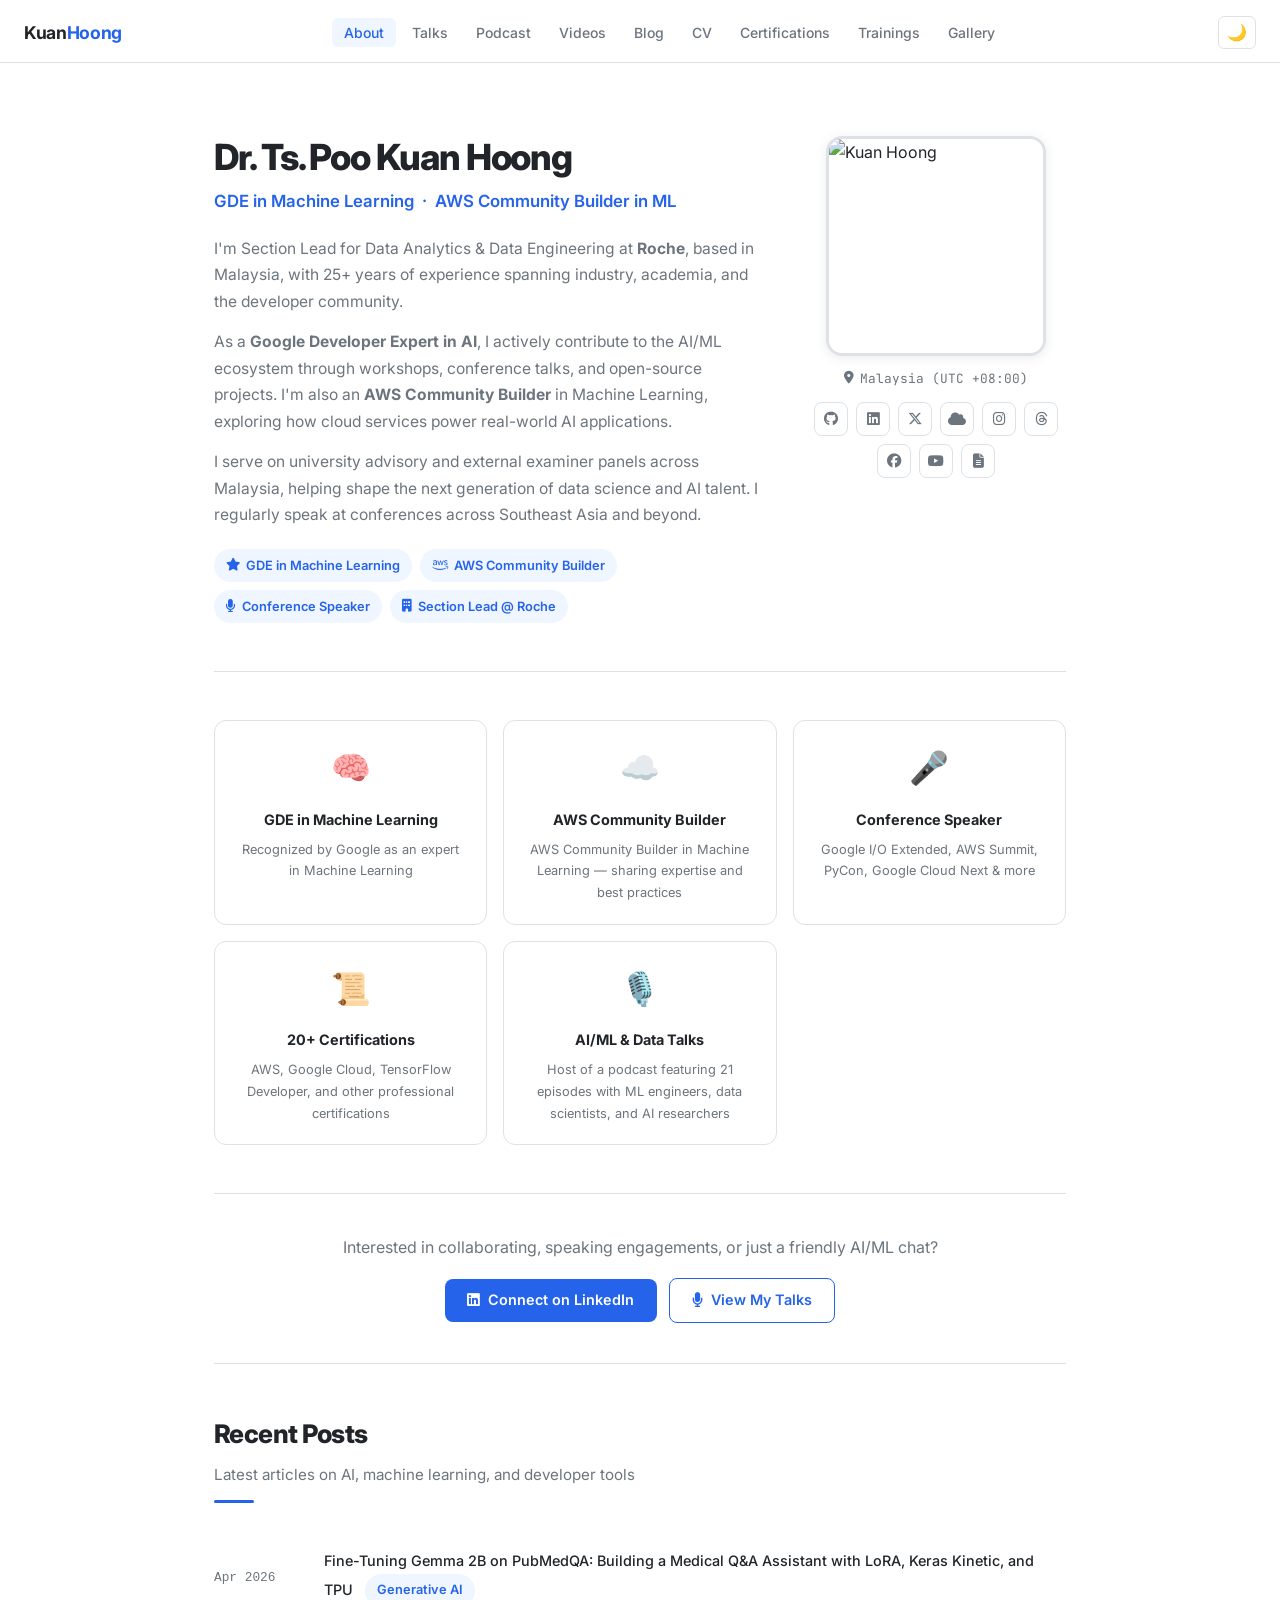
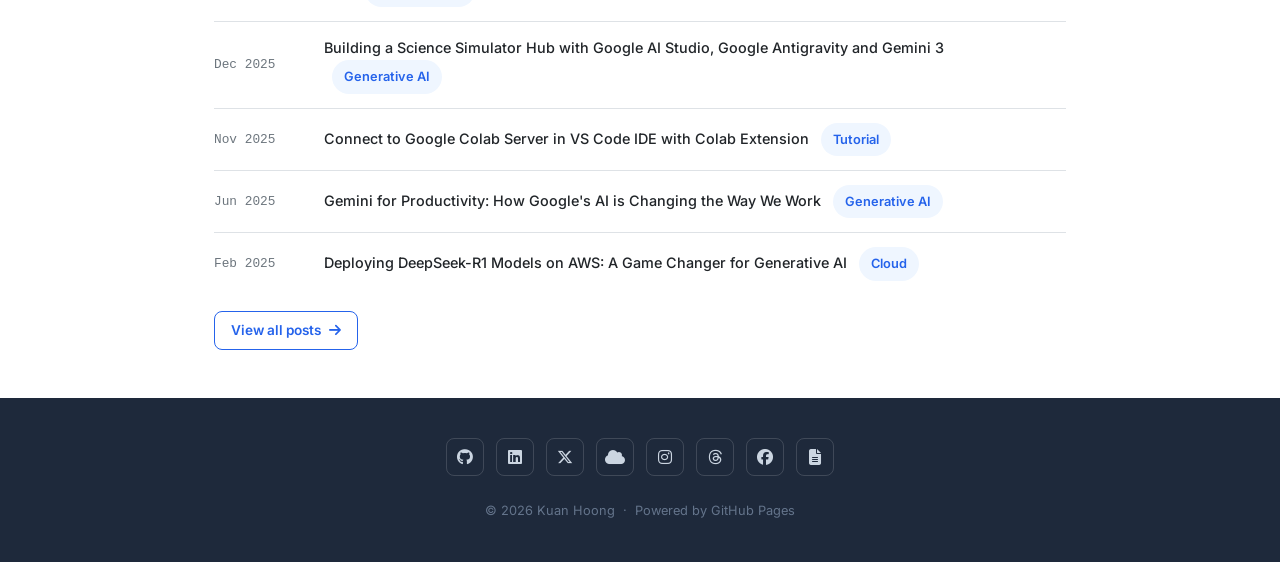
==== index.html @ 7f85c49a "Add Google Analytics (G-001LP80CGR) to all pages Co-Authored-By: Claude Sonnet 4.6 <noreply@anthropi" ====
<!DOCTYPE html>
<html lang="en">
<head>
  <meta charset="UTF-8" />
  <meta name="viewport" content="width=device-width, initial-scale=1.0" />
  <title>Kuan Hoong — GDE in AI · AWS Community Builder</title>
  <meta name="description" content="Kuan Hoong — Google Developer Expert in AI, AWS Community Builder in Machine Learning. Based in Malaysia." />
  <meta name="keywords" content="Kuan Hoong, GDE, AI, Machine Learning, AWS Community Builder, Roche, Malaysia" />
  <meta name="author" content="Kuan Hoong" />
  <meta property="og:title" content="Kuan Hoong" />
  <meta property="og:description" content="GDE in AI · AWS Community Builder in ML" />
  <meta property="og:image" content="https://github.com/kuanhoong.png" />
  <link rel="icon" href="https://github.com/kuanhoong.png" />
  <link rel="preconnect" href="https://fonts.googleapis.com" />
  <link rel="preconnect" href="https://fonts.gstatic.com" crossorigin />
  <link href="https://fonts.googleapis.com/css2?family=Inter:wght@400;500;600;700;800&family=JetBrains+Mono:wght@400;500&display=swap" rel="stylesheet" />
  <link rel="stylesheet" href="https://cdnjs.cloudflare.com/ajax/libs/font-awesome/6.5.0/css/all.min.css" />
  <link rel="stylesheet" href="assets/css/style.css" />
  <!-- Google tag (gtag.js) -->
  <script async src="https://www.googletagmanager.com/gtag/js?id=G-001LP80CGR"></script>
  <script>
    window.dataLayer = window.dataLayer || [];
    function gtag(){dataLayer.push(arguments);}
    gtag('js', new Date());
    gtag('config', 'G-001LP80CGR');
  </script>
</head>
<body>
  <div id="progress-bar"></div>

  <!-- Navbar -->
  <nav class="navbar">
    <a href="index.html" class="navbar-brand">Kuan<span>Hoong</span></a>
    <ul class="navbar-nav">
      <li><a href="index.html" class="active">About</a></li>
      <li><a href="talks.html">Talks</a></li>
      <li><a href="podcast.html">Podcast</a></li>
      <li><a href="videos.html">Videos</a></li>
      <li><a href="blog.html">Blog</a></li>
      <li><a href="cv.html">CV</a></li>
      <li><a href="certifications.html">Certifications</a></li>
      <li><a href="trainings.html">Trainings</a></li>
      <li><a href="gallery.html">Gallery</a></li>
    </ul>
    <div class="navbar-controls">
      <button class="theme-toggle" id="theme-toggle" aria-label="Toggle theme">
        <span id="theme-icon">🌙</span>
      </button>
      <button class="hamburger" id="hamburger" aria-label="Menu">☰</button>
    </div>
  </nav>

  <!-- Mobile Menu -->
  <div class="mobile-menu" id="mobile-menu">
    <ul>
      <li><a href="index.html">About</a></li>
      <li><a href="talks.html">Talks</a></li>
      <li><a href="podcast.html">Podcast</a></li>
      <li><a href="videos.html">Videos</a></li>
      <li><a href="blog.html">Blog</a></li>
      <li><a href="cv.html">CV</a></li>
      <li><a href="certifications.html">Certifications</a></li>
      <li><a href="trainings.html">Trainings</a></li>
      <li><a href="gallery.html">Gallery</a></li>
    </ul>
  </div>

  <main>
    <div class="container">

      <!-- Hero -->
      <section class="hero">
        <div class="hero-inner">
          <div class="hero-text">
            <h1>Dr. Ts. Poo Kuan Hoong</h1>
            <div class="hero-subtitle">GDE in Machine Learning &nbsp;·&nbsp; AWS Community Builder in ML</div>
            <p>
              I'm Section Lead for Data Analytics &amp; Data Engineering at <strong>Roche</strong>, based in Malaysia,
              with 25+ years of experience spanning industry, academia, and the developer community.
            </p>
            <p>
              As a <strong>Google Developer Expert in AI</strong>, I actively contribute to the AI/ML ecosystem through
              workshops, conference talks, and open-source projects. I'm also an <strong>AWS Community Builder</strong>
              in Machine Learning, exploring how cloud services power real-world AI applications.
            </p>
            <p>
              I serve on university advisory and external examiner panels across Malaysia, helping shape the next
              generation of data science and AI talent. I regularly speak at conferences across Southeast Asia and beyond.
            </p>
            <div class="hero-badges">
              <span class="badge"><i class="fa-solid fa-star"></i> GDE in Machine Learning</span>
              <span class="badge"><i class="fa-brands fa-aws"></i> AWS Community Builder</span>
              <span class="badge"><i class="fa-solid fa-microphone"></i> Conference Speaker</span>
              <span class="badge"><i class="fa-solid fa-building"></i> Section Lead @ Roche</span>
            </div>
          </div>
          <div class="hero-image-col">
            <img src="https://github.com/kuanhoong.png" alt="Kuan Hoong" class="hero-avatar" />
            <div class="hero-location">
              <i class="fa-solid fa-location-dot"></i> Malaysia (UTC +08:00)
            </div>
            <div class="hero-social">
              <a href="https://github.com/kuanhoong" target="_blank" rel="noopener" aria-label="GitHub">
                <i class="fa-brands fa-github"></i>
              </a>
              <a href="https://linkedin.com/in/kuanhoong" target="_blank" rel="noopener" aria-label="LinkedIn">
                <i class="fa-brands fa-linkedin"></i>
              </a>
              <a href="https://twitter.com/kuanhoong" target="_blank" rel="noopener" aria-label="Twitter/X">
                <i class="fa-brands fa-x-twitter"></i>
              </a>
              <a href="https://bsky.app/profile/kuanhoong.bsky.social" target="_blank" rel="noopener" aria-label="Bluesky">
                <i class="fa-solid fa-cloud"></i>
              </a>
              <a href="https://www.instagram.com/_kuanhoong_" target="_blank" rel="noopener" aria-label="Instagram">
                <i class="fa-brands fa-instagram"></i>
              </a>
              <a href="https://www.threads.com/@_kuanhoong_" target="_blank" rel="noopener" aria-label="Threads">
                <i class="fa-brands fa-threads"></i>
              </a>
              <a href="https://www.facebook.com/kuanhoong" target="_blank" rel="noopener" aria-label="Facebook">
                <i class="fa-brands fa-facebook"></i>
              </a>
              <a href="https://www.youtube.com/@kuanhoong" target="_blank" rel="noopener" aria-label="YouTube">
                <i class="fa-brands fa-youtube"></i>
              </a>
              <a href="cv.html" aria-label="CV">
                <i class="fa-solid fa-file-lines"></i>
              </a>
            </div>
          </div>
        </div>
      </section>

      <!-- Highlights -->
      <section>
        <div class="highlights-grid">
          <div class="highlight-card">
            <div class="highlight-icon">🧠</div>
            <h3>GDE in Machine Learning</h3>
            <p>Recognized by Google as an expert in Machine Learning</p>
          </div>
          <div class="highlight-card">
            <div class="highlight-icon">☁️</div>
            <h3>AWS Community Builder</h3>
            <p>AWS Community Builder in Machine Learning — sharing expertise and best practices</p>
          </div>
          <div class="highlight-card">
            <div class="highlight-icon">🎤</div>
            <h3>Conference Speaker</h3>
            <p>Google I/O Extended, AWS Summit, PyCon, Google Cloud Next & more</p>
          </div>
          <div class="highlight-card">
            <div class="highlight-icon">📜</div>
            <h3>20+ Certifications</h3>
            <p>AWS, Google Cloud, TensorFlow Developer, and other professional certifications</p>
          </div>
          <div class="highlight-card">
            <div class="highlight-icon">🎙️</div>
            <h3>AI/ML &amp; Data Talks</h3>
            <p>Host of a podcast featuring 21 episodes with ML engineers, data scientists, and AI researchers</p>
          </div>
        </div>
      </section>

      <!-- CTA -->
      <section class="cta-section">
        <p>Interested in collaborating, speaking engagements, or just a friendly AI/ML chat?</p>
        <a href="https://linkedin.com/in/kuanhoong" target="_blank" rel="noopener" class="btn">
          <i class="fa-brands fa-linkedin"></i> Connect on LinkedIn
        </a>
        &nbsp;
        <a href="talks.html" class="btn btn-outline">
          <i class="fa-solid fa-microphone"></i> View My Talks
        </a>
      </section>

      <!-- Recent Posts -->
      <section>
        <div class="section-header">
          <h2>Recent Posts</h2>
          <p>Latest articles on AI, machine learning, and developer tools</p>
          <div class="section-divider"></div>
        </div>
        <table class="posts-table">
          <tbody>
            <tr>
              <td class="post-date">Apr 2026</td>
              <td class="post-title">
                <a href="https://medium.com/@kuanhoong" target="_blank" rel="noopener">Fine-Tuning Gemma 2B on PubMedQA: Building a Medical Q&amp;A Assistant with LoRA, Keras Kinetic, and TPU</a>
                <span class="badge post-tag">Generative AI</span>
              </td>
            </tr>
            <tr>
              <td class="post-date">Dec 2025</td>
              <td class="post-title">
                <a href="https://medium.com/@kuanhoong" target="_blank" rel="noopener">Building a Science Simulator Hub with Google AI Studio, Google Antigravity and Gemini 3</a>
                <span class="badge post-tag">Generative AI</span>
              </td>
            </tr>
            <tr>
              <td class="post-date">Nov 2025</td>
              <td class="post-title">
                <a href="https://medium.com/@kuanhoong" target="_blank" rel="noopener">Connect to Google Colab Server in VS Code IDE with Colab Extension</a>
                <span class="badge post-tag">Tutorial</span>
              </td>
            </tr>
            <tr>
              <td class="post-date">Jun 2025</td>
              <td class="post-title">
                <a href="https://medium.com/@kuanhoong" target="_blank" rel="noopener">Gemini for Productivity: How Google's AI is Changing the Way We Work</a>
                <span class="badge post-tag">Generative AI</span>
              </td>
            </tr>
            <tr>
              <td class="post-date">Feb 2025</td>
              <td class="post-title">
                <a href="https://medium.com/@kuanhoong" target="_blank" rel="noopener">Deploying DeepSeek-R1 Models on AWS: A Game Changer for Generative AI</a>
                <span class="badge post-tag">Cloud</span>
              </td>
            </tr>
          </tbody>
        </table>
        <div style="margin-top: 1rem;">
          <a href="blog.html" class="btn btn-outline" style="font-size:0.85rem; padding: 0.45rem 1rem;">
            View all posts <i class="fa-solid fa-arrow-right"></i>
          </a>
        </div>
      </section>

    </div>
  </main>

  <!-- Footer -->
  <footer>
    <div class="footer-inner">
      <div class="footer-social">
        <a href="https://github.com/kuanhoong" target="_blank" rel="noopener" aria-label="GitHub"><i class="fa-brands fa-github"></i></a>
        <a href="https://linkedin.com/in/kuanhoong" target="_blank" rel="noopener" aria-label="LinkedIn"><i class="fa-brands fa-linkedin"></i></a>
        <a href="https://twitter.com/kuanhoong" target="_blank" rel="noopener" aria-label="Twitter/X"><i class="fa-brands fa-x-twitter"></i></a>
        <a href="https://bsky.app/profile/kuanhoong.bsky.social" target="_blank" rel="noopener" aria-label="Bluesky"><i class="fa-solid fa-cloud"></i></a>
        <a href="https://www.instagram.com/_kuanhoong_" target="_blank" rel="noopener" aria-label="Instagram"><i class="fa-brands fa-instagram"></i></a>
        <a href="https://www.threads.com/@_kuanhoong_" target="_blank" rel="noopener" aria-label="Threads"><i class="fa-brands fa-threads"></i></a>
        <a href="https://www.facebook.com/kuanhoong" target="_blank" rel="noopener" aria-label="Facebook"><i class="fa-brands fa-facebook"></i></a>
        <a href="cv.html" aria-label="CV"><i class="fa-solid fa-file-lines"></i></a>
      </div>
      <div class="footer-copyright">
        &copy; 2026 Kuan Hoong &nbsp;·&nbsp;
        Powered by <a href="https://pages.github.com" target="_blank" rel="noopener">GitHub Pages</a>
      </div>
    </div>
  </footer>

  <script src="assets/js/main.js"></script>
</body>
</html>
---- assets/css/style.css ----
/* ===== CSS Variables ===== */
:root {
  --bg-color: #ffffff;
  --bg-secondary: #f8f9fa;
  --text-color: #212529;
  --text-muted: #6c757d;
  --border-color: #dee2e6;
  --theme-color: #2563eb;
  --theme-color-hover: #1d4ed8;
  --card-bg: #ffffff;
  --card-shadow: 0 2px 12px rgba(0,0,0,0.08);
  --card-shadow-hover: 0 8px 24px rgba(0,0,0,0.14);
  --navbar-bg: rgba(255,255,255,0.95);
  --footer-bg: #1e293b;
  --footer-text: #cbd5e1;
  --code-bg: #f1f5f9;
  --tag-bg: #eff6ff;
  --tag-color: #2563eb;
}

[data-theme="dark"] {
  --bg-color: #0f172a;
  --bg-secondary: #1e293b;
  --text-color: #e2e8f0;
  --text-muted: #94a3b8;
  --border-color: #334155;
  --theme-color: #60a5fa;
  --theme-color-hover: #93c5fd;
  --card-bg: #1e293b;
  --card-shadow: 0 2px 12px rgba(0,0,0,0.3);
  --card-shadow-hover: 0 8px 24px rgba(0,0,0,0.5);
  --navbar-bg: rgba(15,23,42,0.95);
  --footer-bg: #020617;
  --footer-text: #94a3b8;
  --code-bg: #1e293b;
  --tag-bg: #1e3a5f;
  --tag-color: #93c5fd;
}

/* ===== Reset & Base ===== */
*, *::before, *::after { box-sizing: border-box; margin: 0; padding: 0; }

html { scroll-behavior: smooth; font-size: 16px; }

body {
  font-family: 'Inter', -apple-system, BlinkMacSystemFont, 'Segoe UI', sans-serif;
  background-color: var(--bg-color);
  color: var(--text-color);
  line-height: 1.7;
  transition: background-color 0.3s, color 0.3s;
}

a { color: var(--theme-color); text-decoration: none; transition: color 0.2s; }
a:hover { color: var(--theme-color-hover); }

img { max-width: 100%; height: auto; display: block; }

/* ===== Scroll Progress Bar ===== */
#progress-bar {
  position: fixed; top: 0; left: 0; height: 3px;
  background: var(--theme-color); width: 0%;
  z-index: 9999; transition: width 0.1s;
}

/* ===== Navbar ===== */
.navbar {
  position: fixed; top: 3px; left: 0; right: 0; z-index: 1000;
  background: var(--navbar-bg);
  backdrop-filter: blur(10px);
  -webkit-backdrop-filter: blur(10px);
  border-bottom: 1px solid var(--border-color);
  padding: 0 1.5rem;
  height: 60px;
  display: flex; align-items: center; justify-content: space-between;
  transition: background 0.3s, border-color 0.3s;
}

.navbar-brand {
  font-weight: 700; font-size: 1.1rem;
  color: var(--text-color); letter-spacing: -0.02em;
}
.navbar-brand span { color: var(--theme-color); }

.navbar-nav {
  display: flex; align-items: center; gap: 0.25rem;
  list-style: none;
}

.navbar-nav a {
  color: var(--text-muted); font-size: 0.875rem; font-weight: 500;
  padding: 0.375rem 0.75rem; border-radius: 6px;
  transition: color 0.2s, background 0.2s;
}
.navbar-nav a:hover, .navbar-nav a.active {
  color: var(--theme-color); background: var(--tag-bg);
}

.navbar-controls { display: flex; align-items: center; gap: 0.5rem; }

.theme-toggle {
  background: none; border: 1px solid var(--border-color);
  border-radius: 6px; padding: 0.375rem 0.5rem;
  cursor: pointer; color: var(--text-muted);
  font-size: 1rem; transition: all 0.2s;
  display: flex; align-items: center;
}
.theme-toggle:hover { border-color: var(--theme-color); color: var(--theme-color); }

.hamburger {
  display: none; background: none; border: none;
  cursor: pointer; color: var(--text-color); font-size: 1.25rem; padding: 0.25rem;
}

.mobile-menu {
  display: none; position: fixed; top: 63px; left: 0; right: 0;
  background: var(--navbar-bg); border-bottom: 1px solid var(--border-color);
  padding: 1rem; z-index: 999;
  backdrop-filter: blur(10px);
}
.mobile-menu.open { display: block; }
.mobile-menu ul { list-style: none; display: flex; flex-direction: column; gap: 0.25rem; }
.mobile-menu a {
  display: block; padding: 0.5rem 0.75rem; border-radius: 6px;
  color: var(--text-muted); font-weight: 500;
}
.mobile-menu a:hover { color: var(--theme-color); background: var(--tag-bg); }

/* ===== Page Layout ===== */
main { padding-top: 80px; min-height: calc(100vh - 200px); }

.container { max-width: 900px; margin: 0 auto; padding: 0 1.5rem; }
.container-wide { max-width: 1100px; margin: 0 auto; padding: 0 1.5rem; }

section { padding: 3rem 0; }
section + section { border-top: 1px solid var(--border-color); }

/* ===== Hero / About ===== */
.hero { padding: 3.5rem 0 3rem; }

.hero-inner {
  display: grid; grid-template-columns: 1fr 260px;
  gap: 3rem; align-items: start;
}

.hero-text h1 {
  font-size: 2.25rem; font-weight: 800; letter-spacing: -0.03em;
  line-height: 1.2; margin-bottom: 0.5rem;
}

.hero-subtitle {
  font-size: 1.05rem; color: var(--theme-color);
  font-weight: 600; margin-bottom: 1.25rem;
}

.hero-text p { color: var(--text-muted); margin-bottom: 0.875rem; font-size: 0.975rem; }

.hero-badges {
  display: flex; flex-wrap: wrap; gap: 0.5rem; margin-top: 1.25rem;
}

.badge {
  display: inline-flex; align-items: center; gap: 0.35rem;
  background: var(--tag-bg); color: var(--tag-color);
  font-size: 0.8rem; font-weight: 600; padding: 0.3rem 0.7rem;
  border-radius: 999px; border: 1px solid transparent;
}

.hero-image-col { display: flex; flex-direction: column; align-items: center; gap: 0.75rem; }

.hero-avatar {
  width: 220px; height: 220px; border-radius: 16px;
  object-fit: cover; box-shadow: var(--card-shadow);
  border: 3px solid var(--border-color);
}

.hero-location {
  font-size: 0.8rem; color: var(--text-muted);
  font-family: 'JetBrains Mono', monospace; display: flex; align-items: center; gap: 0.35rem;
}

.hero-social {
  display: flex; gap: 0.5rem; flex-wrap: wrap; justify-content: center;
}
.hero-social a {
  display: inline-flex; align-items: center; justify-content: center;
  width: 34px; height: 34px; border-radius: 8px;
  border: 1px solid var(--border-color); color: var(--text-muted);
  font-size: 0.9rem; transition: all 0.2s;
}
.hero-social a:hover { border-color: var(--theme-color); color: var(--theme-color); background: var(--tag-bg); }

/* ===== Highlights Grid ===== */
.highlights-grid {
  display: grid; grid-template-columns: repeat(3, 1fr); gap: 1rem;
}

.highlight-card {
  background: var(--card-bg); border: 1px solid var(--border-color);
  border-radius: 12px; padding: 1.25rem;
  transition: transform 0.2s, box-shadow 0.2s;
  text-align: center;
}
.highlight-card:hover { transform: translateY(-4px); box-shadow: var(--card-shadow-hover); }

.highlight-icon { font-size: 2rem; margin-bottom: 0.75rem; }
.highlight-card h3 { font-size: 0.9rem; font-weight: 700; margin-bottom: 0.4rem; }
.highlight-card p { font-size: 0.8rem; color: var(--text-muted); }

/* ===== CTA ===== */
.cta-section { text-align: center; padding: 2.5rem 0; }
.cta-section p { color: var(--text-muted); margin-bottom: 1rem; }
.btn {
  display: inline-flex; align-items: center; gap: 0.5rem;
  background: var(--theme-color); color: #fff;
  padding: 0.6rem 1.4rem; border-radius: 8px;
  font-weight: 600; font-size: 0.9rem;
  border: none; cursor: pointer;
  transition: background 0.2s, transform 0.2s, box-shadow 0.2s;
}
.btn:hover { background: var(--theme-color-hover); color: #fff; transform: translateY(-2px); box-shadow: 0 4px 12px rgba(37,99,235,0.3); }
.btn-outline {
  background: transparent; color: var(--theme-color);
  border: 1.5px solid var(--theme-color);
}
.btn-outline:hover { background: var(--theme-color); color: #fff; }

/* ===== Section Headers ===== */
.section-header { margin-bottom: 2rem; }
.section-header h2 { font-size: 1.6rem; font-weight: 800; letter-spacing: -0.02em; }
.section-header p { color: var(--text-muted); margin-top: 0.4rem; font-size: 0.95rem; }
.section-divider { width: 40px; height: 3px; background: var(--theme-color); border-radius: 2px; margin-top: 0.75rem; }

/* ===== Recent Posts Table ===== */
.posts-table { width: 100%; border-collapse: collapse; }
.posts-table tr { border-bottom: 1px solid var(--border-color); }
.posts-table tr:last-child { border-bottom: none; }
.posts-table td { padding: 0.875rem 0; font-size: 0.9rem; }
.posts-table .post-date { color: var(--text-muted); font-size: 0.8rem; white-space: nowrap; width: 110px; font-family: monospace; }
.posts-table .post-title a { color: var(--text-color); font-weight: 500; }
.posts-table .post-title a:hover { color: var(--theme-color); }
.posts-table .post-tag { margin-left: 0.5rem; }

/* ===== Talks ===== */
.talks-list { display: flex; flex-direction: column; gap: 1rem; }
.talk-card {
  background: var(--card-bg); border: 1px solid var(--border-color);
  border-radius: 12px; padding: 1.5rem;
  display: grid; grid-template-columns: 90px 1fr;
  gap: 1.25rem; align-items: start;
  transition: box-shadow 0.2s;
}
.talk-card:hover { box-shadow: var(--card-shadow-hover); }
.talk-date-col { text-align: center; }
.talk-year { font-size: 1.1rem; font-weight: 800; color: var(--theme-color); }
.talk-month { font-size: 0.75rem; color: var(--text-muted); text-transform: uppercase; letter-spacing: 0.05em; }
.talk-content h3 { font-size: 1rem; font-weight: 700; margin-bottom: 0.3rem; }
.talk-content .talk-event { font-size: 0.85rem; color: var(--text-muted); margin-bottom: 0.5rem; }
.talk-content .talk-meta { display: flex; gap: 0.5rem; flex-wrap: wrap; align-items: center; }
.talk-content .talk-location { font-size: 0.8rem; color: var(--text-muted); display: flex; align-items: center; gap: 0.3rem; }
.talk-links { display: flex; gap: 0.5rem; }
.talk-link {
  font-size: 0.78rem; padding: 0.25rem 0.6rem; border-radius: 5px;
  background: var(--tag-bg); color: var(--tag-color);
  font-weight: 600; border: 1px solid transparent;
  transition: all 0.2s;
}
.talk-link:hover { background: var(--theme-color); color: #fff; }

/* ===== CV ===== */
.cv-section { margin-bottom: 2.5rem; }
.cv-section h2 { font-size: 1.1rem; font-weight: 700; color: var(--theme-color); text-transform: uppercase; letter-spacing: 0.08em; margin-bottom: 1rem; border-bottom: 2px solid var(--border-color); padding-bottom: 0.5rem; }
.cv-entry { display: grid; grid-template-columns: 130px 1fr; gap: 1rem; margin-bottom: 1.25rem; align-items: start; }
.cv-date { font-size: 0.8rem; color: var(--text-muted); font-family: monospace; padding-top: 0.15rem; }
.cv-content h3 { font-size: 0.975rem; font-weight: 700; }
.cv-content .cv-org { font-size: 0.875rem; color: var(--theme-color); font-weight: 500; }
.cv-content p { font-size: 0.875rem; color: var(--text-muted); margin-top: 0.3rem; }
.cv-skills-grid { display: flex; flex-wrap: wrap; gap: 0.5rem; }
.skill-tag { background: var(--tag-bg); color: var(--tag-color); font-size: 0.8rem; font-weight: 600; padding: 0.3rem 0.7rem; border-radius: 6px; }

/* ===== Certifications ===== */
.certs-grid { display: grid; grid-template-columns: repeat(3, 1fr); gap: 1rem; }
.cert-card {
  background: var(--card-bg); border: 1px solid var(--border-color);
  border-radius: 12px; padding: 1.25rem;
  display: flex; flex-direction: column; gap: 0.75rem;
  transition: transform 0.2s, box-shadow 0.2s;
}
.cert-card:hover { transform: translateY(-3px); box-shadow: var(--card-shadow-hover); }
.cert-provider { font-size: 0.75rem; font-weight: 700; text-transform: uppercase; letter-spacing: 0.08em; color: var(--text-muted); }
.cert-name { font-size: 0.9rem; font-weight: 700; line-height: 1.4; }
.cert-year { font-size: 0.8rem; color: var(--text-muted); font-family: monospace; }
.cert-badge { width: 48px; height: 48px; border-radius: 8px; }

/* ===== Blog ===== */
.blog-grid { display: grid; grid-template-columns: repeat(2, 1fr); gap: 1.25rem; }
.blog-card {
  background: var(--card-bg); border: 1px solid var(--border-color);
  border-radius: 12px; overflow: hidden;
  transition: transform 0.2s, box-shadow 0.2s;
}
.blog-card:hover { transform: translateY(-3px); box-shadow: var(--card-shadow-hover); }
.blog-card-body { padding: 1.25rem; }
.blog-card-meta { display: flex; gap: 0.75rem; align-items: center; margin-bottom: 0.625rem; }
.blog-date { font-size: 0.78rem; color: var(--text-muted); font-family: monospace; }
.blog-category { font-size: 0.75rem; font-weight: 600; color: var(--tag-color); background: var(--tag-bg); padding: 0.15rem 0.5rem; border-radius: 4px; }
.blog-card h3 { font-size: 0.975rem; font-weight: 700; line-height: 1.4; margin-bottom: 0.5rem; }
.blog-card h3 a { color: var(--text-color); }
.blog-card h3 a:hover { color: var(--theme-color); }
.blog-card p { font-size: 0.85rem; color: var(--text-muted); line-height: 1.6; }

/* ===== Gallery ===== */
.gallery-grid { columns: 3; gap: 0.75rem; }
.gallery-item { break-inside: avoid; margin-bottom: 0.75rem; border-radius: 10px; overflow: hidden; cursor: pointer; position: relative; }
.gallery-item img { width: 100%; transition: transform 0.3s, filter 0.3s; }
.gallery-item:hover img { transform: scale(1.03); filter: brightness(0.9); }
.gallery-overlay { position: absolute; inset: 0; background: rgba(0,0,0,0.4); display: flex; align-items: flex-end; padding: 0.75rem; opacity: 0; transition: opacity 0.3s; }
.gallery-item:hover .gallery-overlay { opacity: 1; }
.gallery-caption { color: #fff; font-size: 0.8rem; font-weight: 500; }

/* Lightbox */
.lightbox { display: none; position: fixed; inset: 0; background: rgba(0,0,0,0.92); z-index: 9998; align-items: center; justify-content: center; }
.lightbox.open { display: flex; }
.lightbox-img { max-width: 90vw; max-height: 85vh; border-radius: 8px; }
.lightbox-close { position: absolute; top: 1rem; right: 1.5rem; color: #fff; font-size: 2rem; cursor: pointer; background: none; border: none; }

/* ===== Footer ===== */
footer {
  background: var(--footer-bg); color: var(--footer-text);
  padding: 2.5rem 1.5rem;
  text-align: center;
}
.footer-inner { max-width: 900px; margin: 0 auto; }
.footer-social { display: flex; justify-content: center; gap: 0.75rem; margin-bottom: 1.5rem; flex-wrap: wrap; }
.footer-social a {
  display: inline-flex; align-items: center; justify-content: center;
  width: 38px; height: 38px; border-radius: 8px;
  border: 1px solid rgba(255,255,255,0.15); color: var(--footer-text);
  font-size: 1rem; transition: all 0.2s;
}
.footer-social a:hover { border-color: var(--theme-color); color: var(--theme-color); background: rgba(96,165,250,0.1); }
.footer-copyright { font-size: 0.8rem; color: #64748b; }
.footer-copyright a { color: #64748b; }
.footer-copyright a:hover { color: var(--theme-color); }

/* ===== Page Header ===== */
.page-header { padding: 2.5rem 0 2rem; }
.page-header h1 { font-size: 2rem; font-weight: 800; letter-spacing: -0.02em; }
.page-header p { color: var(--text-muted); margin-top: 0.5rem; }

/* ===== Filter Tabs ===== */
.filter-tabs { display: flex; gap: 0.5rem; flex-wrap: wrap; margin-bottom: 1.5rem; }
.filter-tab {
  padding: 0.35rem 0.875rem; border-radius: 999px;
  border: 1.5px solid var(--border-color); background: none;
  color: var(--text-muted); font-size: 0.85rem; font-weight: 500;
  cursor: pointer; transition: all 0.2s;
}
.filter-tab:hover, .filter-tab.active { border-color: var(--theme-color); color: var(--theme-color); background: var(--tag-bg); }

/* ===== Utilities ===== */
.text-muted { color: var(--text-muted); }
.text-theme { color: var(--theme-color); }
.mt-1 { margin-top: 0.5rem; }
.mt-2 { margin-top: 1rem; }
.mt-3 { margin-top: 1.5rem; }
.mb-2 { margin-bottom: 1rem; }
.flex { display: flex; }
.items-center { align-items: center; }
.gap-2 { gap: 0.5rem; }
.justify-between { justify-content: space-between; }

/* ===== Responsive ===== */
@media (max-width: 900px) {
  .highlights-grid { grid-template-columns: repeat(2, 1fr); }
  .certs-grid { grid-template-columns: repeat(2, 1fr); }
  .blog-grid { grid-template-columns: 1fr; }
  .gallery-grid { columns: 2; }
}

@media (max-width: 768px) {
  .navbar-nav { display: none; }
  .hamburger { display: flex; }
  .hero-inner { grid-template-columns: 1fr; }
  .hero-image-col { order: -1; align-items: flex-start; flex-direction: row; align-items: center; gap: 1.25rem; }
  .hero-avatar { width: 90px; height: 90px; border-radius: 50%; }
  .hero-text h1 { font-size: 1.75rem; }
  .talk-card { grid-template-columns: 70px 1fr; gap: 1rem; }
  .cv-entry { grid-template-columns: 100px 1fr; }
}

@media (max-width: 576px) {
  .highlights-grid { grid-template-columns: 1fr 1fr; }
  .certs-grid { grid-template-columns: 1fr; }
  .gallery-grid { columns: 1; }
  .filter-tabs { gap: 0.375rem; }
}
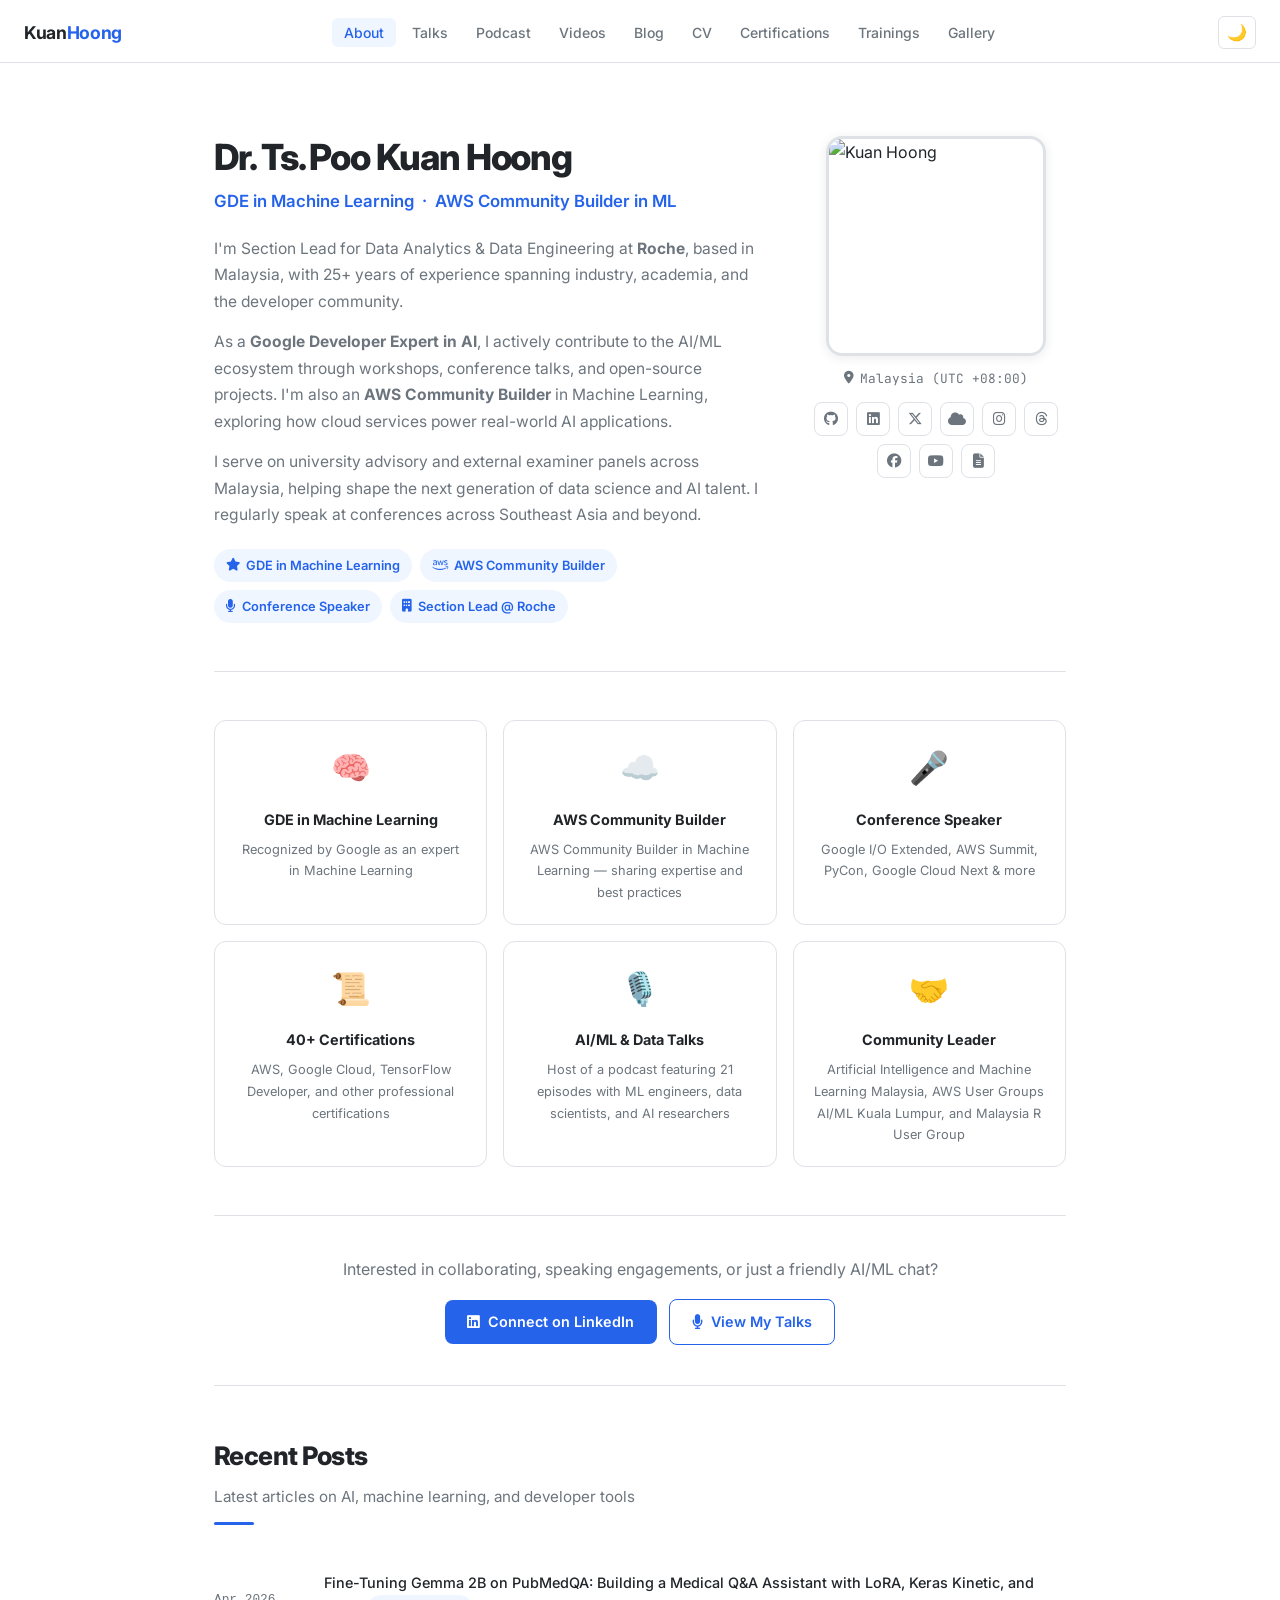
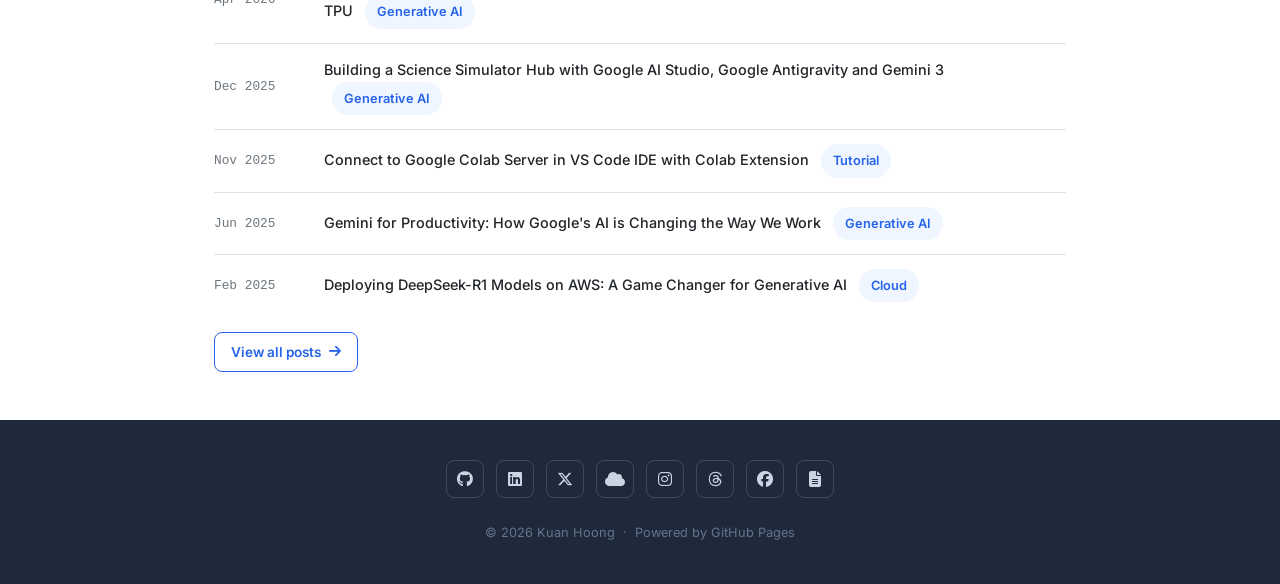
==== commit f56ec262: "Update highlights: 40+ certifications and add Community Leader card Co-Authored-By: Claude Sonnet 4." ====
--- a/index.html
+++ b/index.html
@@ -152,13 +152,18 @@
           </div>
           <div class="highlight-card">
             <div class="highlight-icon">📜</div>
-            <h3>20+ Certifications</h3>
+            <h3>40+ Certifications</h3>
             <p>AWS, Google Cloud, TensorFlow Developer, and other professional certifications</p>
           </div>
           <div class="highlight-card">
             <div class="highlight-icon">🎙️</div>
             <h3>AI/ML &amp; Data Talks</h3>
             <p>Host of a podcast featuring 21 episodes with ML engineers, data scientists, and AI researchers</p>
+          </div>
+          <div class="highlight-card">
+            <div class="highlight-icon">🤝</div>
+            <h3>Community Leader</h3>
+            <p>Artificial Intelligence and Machine Learning Malaysia, AWS User Groups AI/ML Kuala Lumpur, and Malaysia R User Group</p>
           </div>
         </div>
       </section>
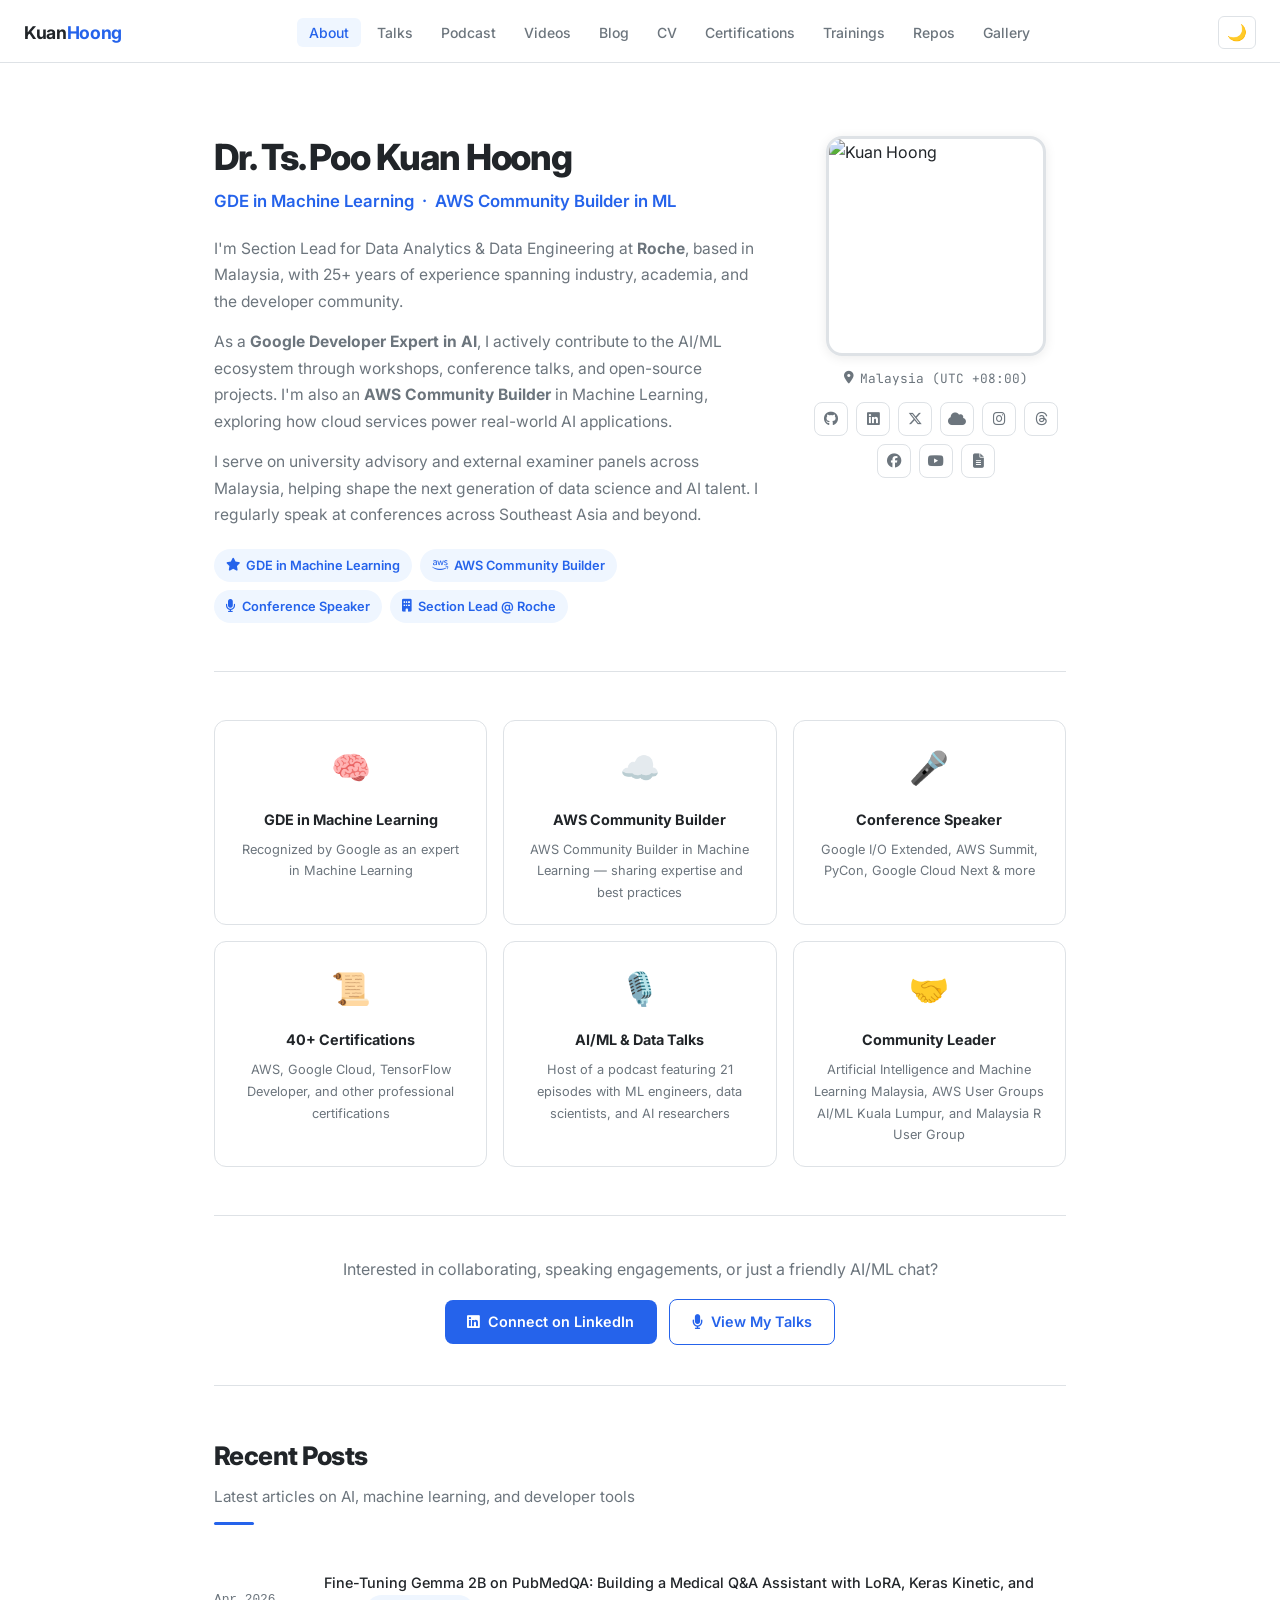
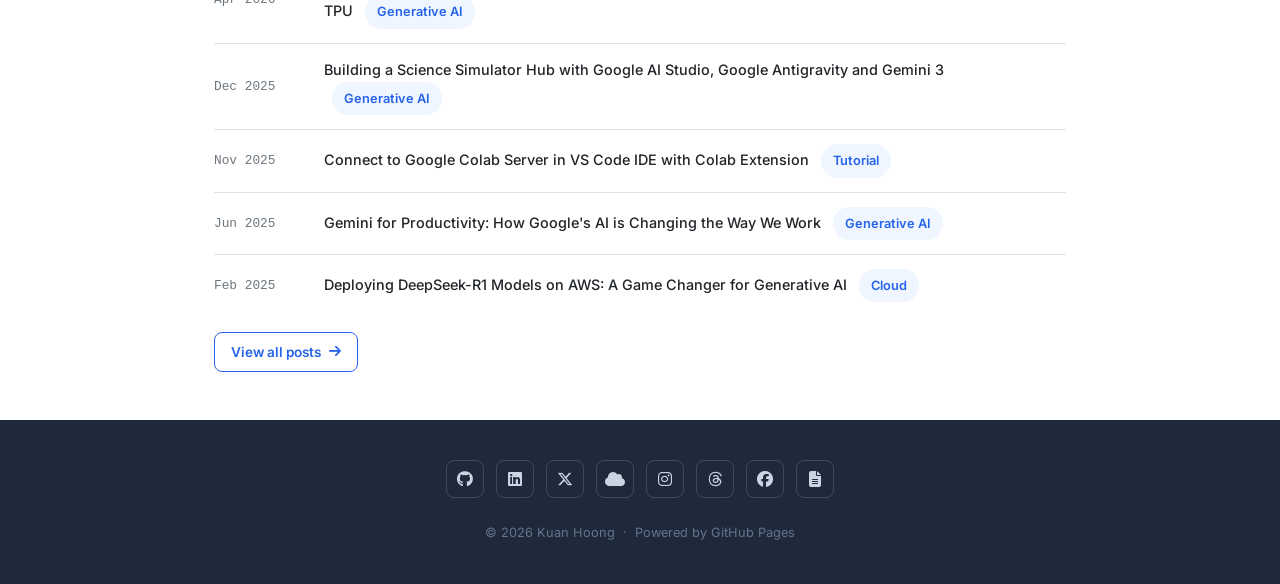
==== commit 771ddba7: "Add GitHub Repos page and Repos nav link across all pages Co-Authored-By: Claude Sonnet 4.6 <noreply" ====
--- a/index.html
+++ b/index.html
@@ -40,6 +40,7 @@
       <li><a href="cv.html">CV</a></li>
       <li><a href="certifications.html">Certifications</a></li>
       <li><a href="trainings.html">Trainings</a></li>
+      <li><a href="repos.html">Repos</a></li>
       <li><a href="gallery.html">Gallery</a></li>
     </ul>
     <div class="navbar-controls">
@@ -61,6 +62,7 @@
       <li><a href="cv.html">CV</a></li>
       <li><a href="certifications.html">Certifications</a></li>
       <li><a href="trainings.html">Trainings</a></li>
+      <li><a href="repos.html">Repos</a></li>
       <li><a href="gallery.html">Gallery</a></li>
     </ul>
   </div>
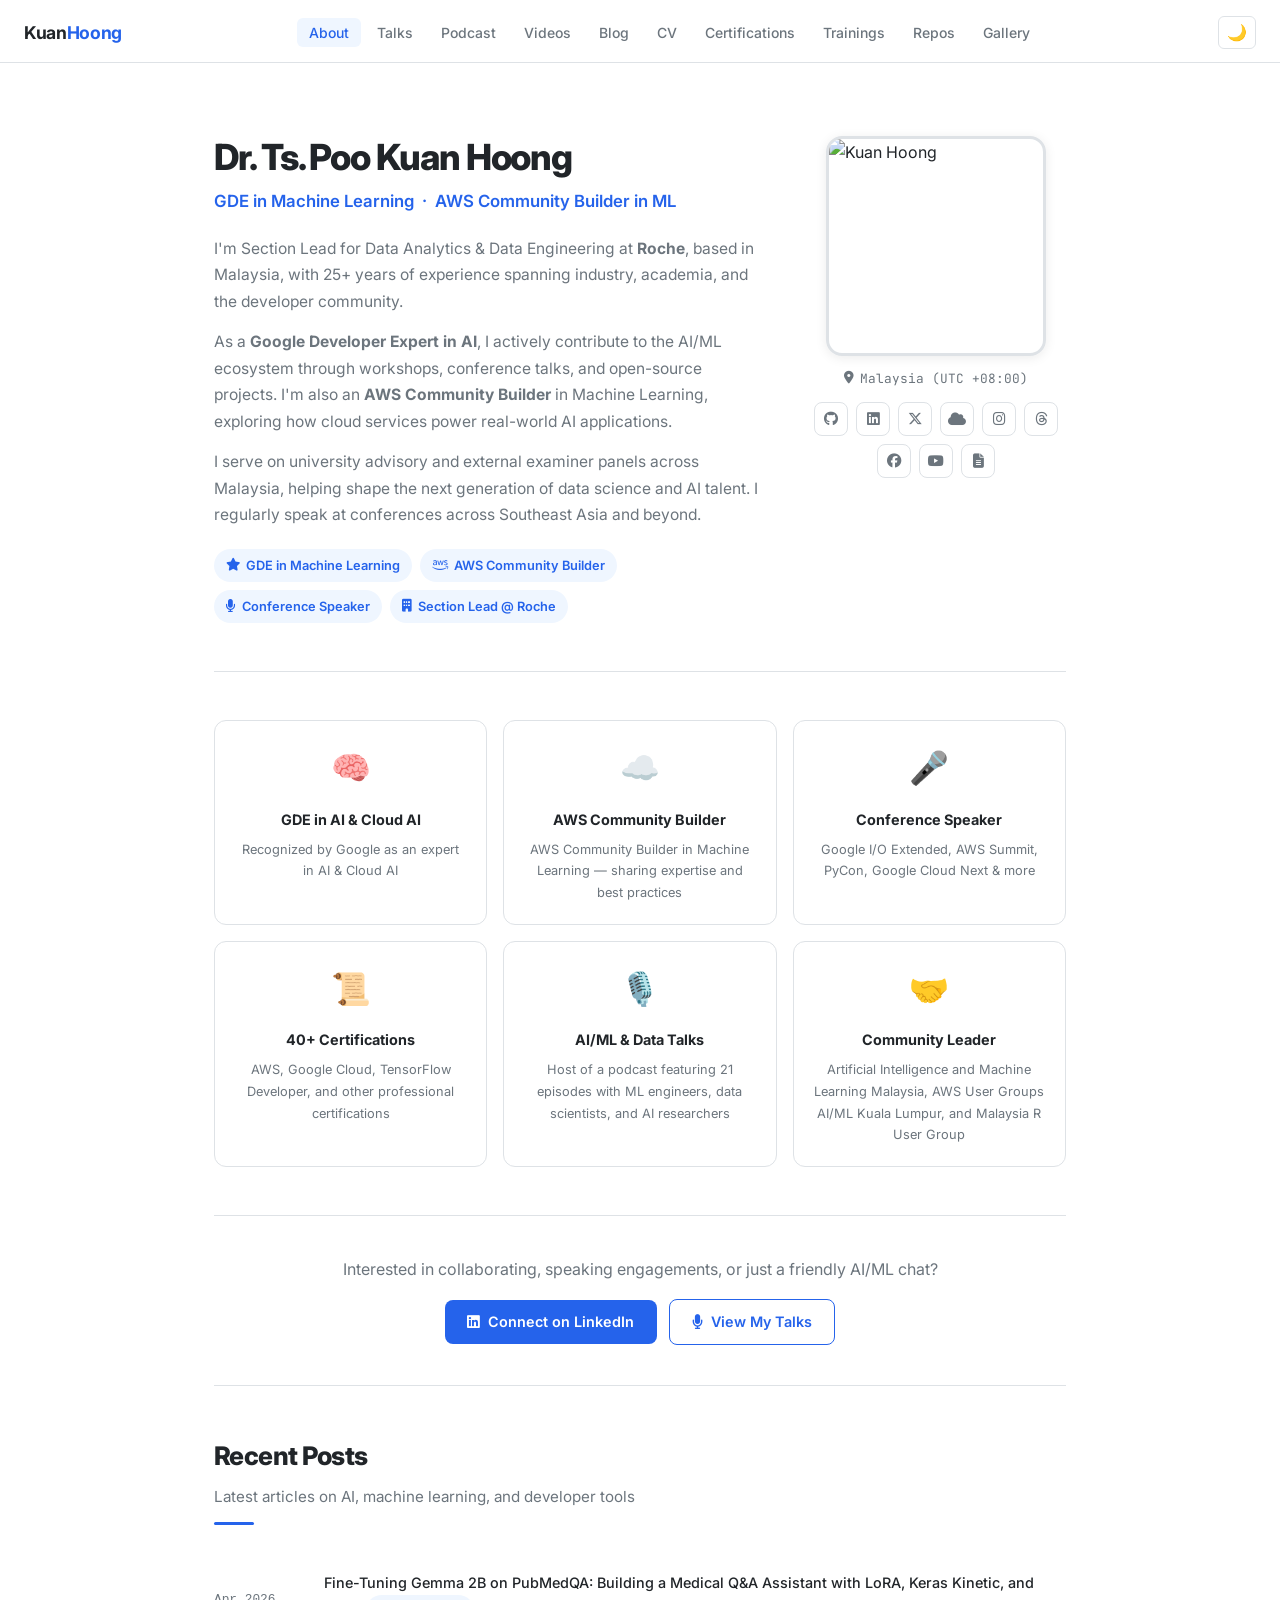
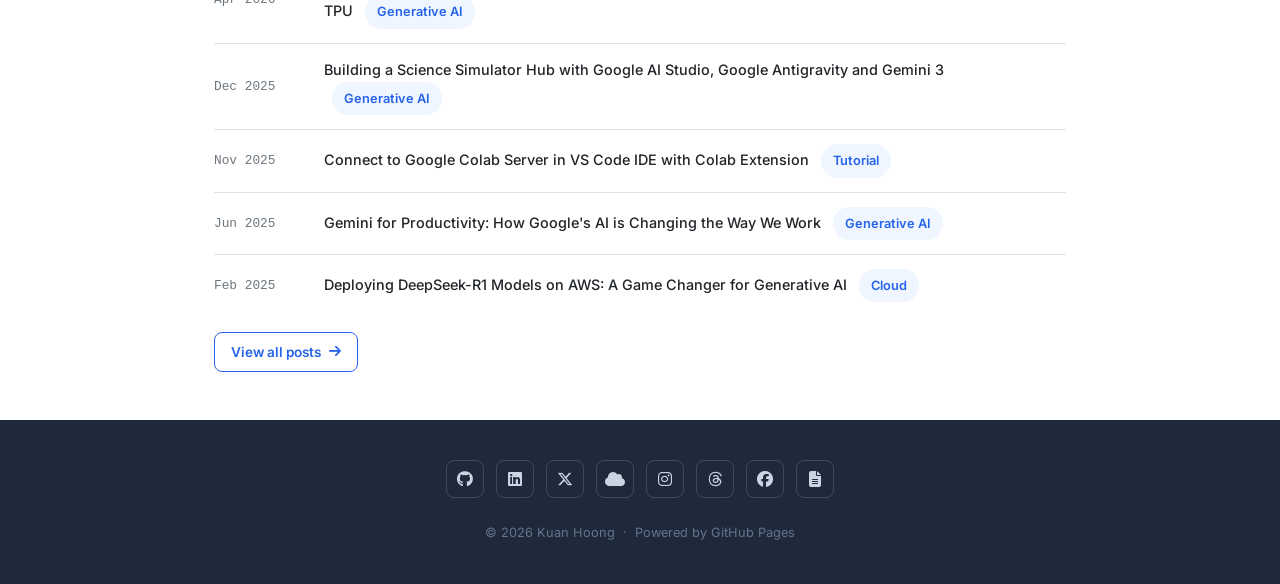
==== commit e73ccac0: "Update GDE highlight card to AI & Cloud AI on homepage Co-Authored-By: Claude Sonnet 4.6 <noreply@an" ====
--- a/index.html
+++ b/index.html
@@ -139,8 +139,8 @@
         <div class="highlights-grid">
           <div class="highlight-card">
             <div class="highlight-icon">🧠</div>
-            <h3>GDE in Machine Learning</h3>
-            <p>Recognized by Google as an expert in Machine Learning</p>
+            <h3>GDE in AI &amp; Cloud AI</h3>
+            <p>Recognized by Google as an expert in AI &amp; Cloud AI</p>
           </div>
           <div class="highlight-card">
             <div class="highlight-icon">☁️</div>
@@ -194,35 +194,35 @@
             <tr>
               <td class="post-date">Apr 2026</td>
               <td class="post-title">
-                <a href="https://medium.com/@kuanhoong" target="_blank" rel="noopener">Fine-Tuning Gemma 2B on PubMedQA: Building a Medical Q&amp;A Assistant with LoRA, Keras Kinetic, and TPU</a>
+                <a href="https://kuanhoong.medium.com/fine-tuning-gemma-2b-on-pubmedqa-building-a-medical-q-a-assistant-with-lora-keras-kinetic-and-0e6eaf566834" target="_blank" rel="noopener">Fine-Tuning Gemma 2B on PubMedQA: Building a Medical Q&amp;A Assistant with LoRA, Keras Kinetic, and TPU</a>
                 <span class="badge post-tag">Generative AI</span>
               </td>
             </tr>
             <tr>
               <td class="post-date">Dec 2025</td>
               <td class="post-title">
-                <a href="https://medium.com/@kuanhoong" target="_blank" rel="noopener">Building a Science Simulator Hub with Google AI Studio, Google Antigravity and Gemini 3</a>
+                <a href="https://kuanhoong.medium.com/building-a-science-simulator-hub-with-google-ai-studio-google-antigravity-and-gemini-3-4e5a3b43b7eb" target="_blank" rel="noopener">Building a Science Simulator Hub with Google AI Studio, Google Antigravity and Gemini 3</a>
                 <span class="badge post-tag">Generative AI</span>
               </td>
             </tr>
             <tr>
               <td class="post-date">Nov 2025</td>
               <td class="post-title">
-                <a href="https://medium.com/@kuanhoong" target="_blank" rel="noopener">Connect to Google Colab Server in VS Code IDE with Colab Extension</a>
+                <a href="https://kuanhoong.medium.com/connect-to-google-colab-server-in-vs-code-ide-with-colab-extension-024e552442ef" target="_blank" rel="noopener">Connect to Google Colab Server in VS Code IDE with Colab Extension</a>
                 <span class="badge post-tag">Tutorial</span>
               </td>
             </tr>
             <tr>
               <td class="post-date">Jun 2025</td>
               <td class="post-title">
-                <a href="https://medium.com/@kuanhoong" target="_blank" rel="noopener">Gemini for Productivity: How Google's AI is Changing the Way We Work</a>
+                <a href="https://kuanhoong.medium.com/gemini-for-productivity-how-googles-ai-is-changing-the-way-we-work-cef2ec573b80" target="_blank" rel="noopener">Gemini for Productivity: How Google's AI is Changing the Way We Work</a>
                 <span class="badge post-tag">Generative AI</span>
               </td>
             </tr>
             <tr>
               <td class="post-date">Feb 2025</td>
               <td class="post-title">
-                <a href="https://medium.com/@kuanhoong" target="_blank" rel="noopener">Deploying DeepSeek-R1 Models on AWS: A Game Changer for Generative AI</a>
+                <a href="https://kuanhoong.medium.com/deploying-deepseek-r1-models-on-aws-a-game-changer-for-generative-ai-8583508d43e3" target="_blank" rel="noopener">Deploying DeepSeek-R1 Models on AWS: A Game Changer for Generative AI</a>
                 <span class="badge post-tag">Cloud</span>
               </td>
             </tr>
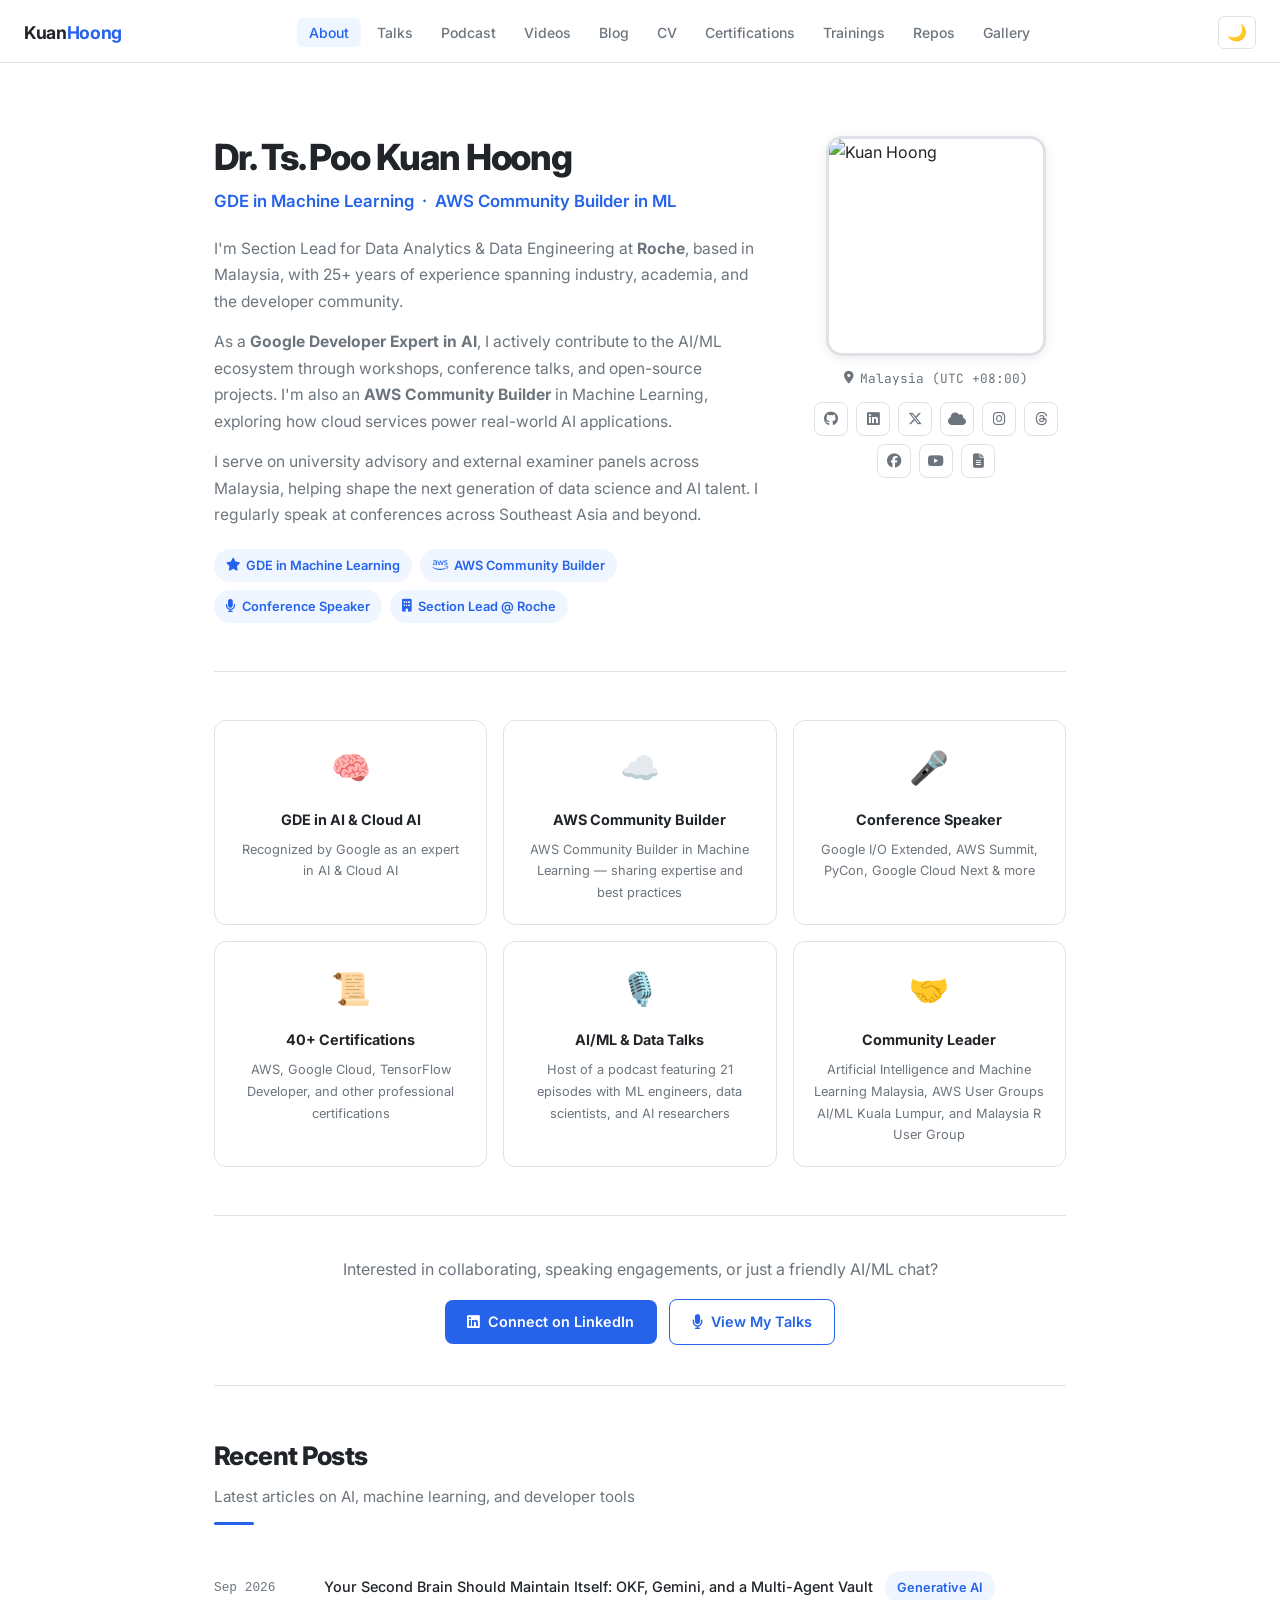
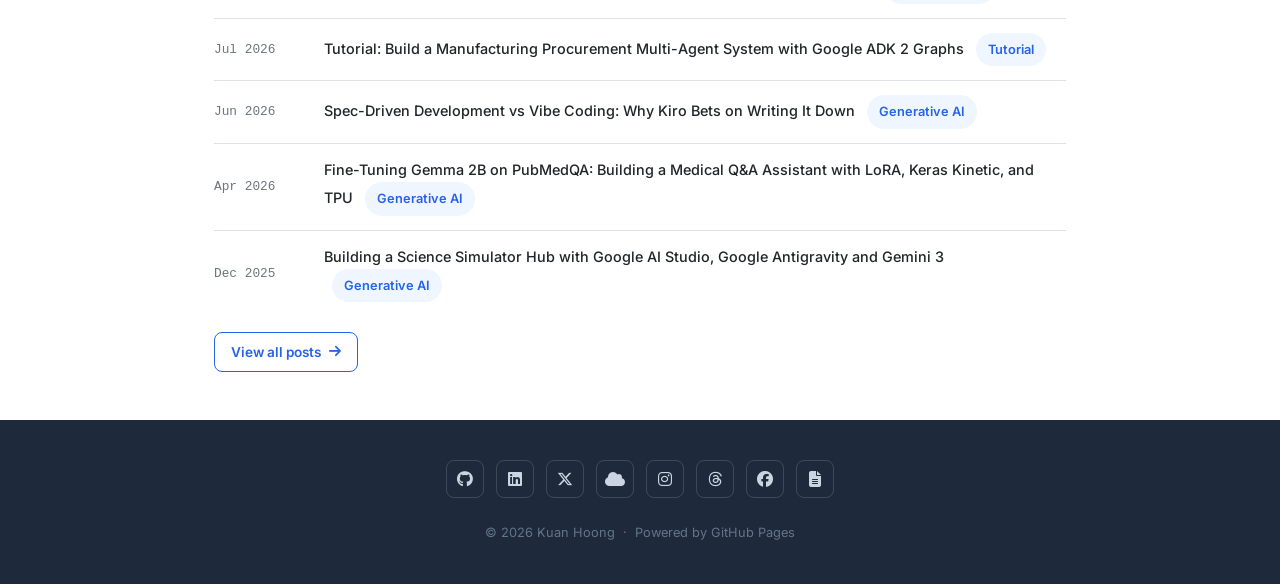
==== commit 04157ada: "Sync talks, writing and trainings from kuanhoong.com - Talks: add 6 talks (Jul to Nov 2026), with ph" ====
--- a/index.html
+++ b/index.html
@@ -192,6 +192,27 @@
         <table class="posts-table">
           <tbody>
             <tr>
+              <td class="post-date">Sep 2026</td>
+              <td class="post-title">
+                <a href="https://medium.com/@kuanhoong/your-second-brain-should-maintain-itself-okf-gemini-and-a-multi-agent-vault-bec5563afaf1" target="_blank" rel="noopener">Your Second Brain Should Maintain Itself: OKF, Gemini, and a Multi-Agent Vault</a>
+                <span class="badge post-tag">Generative AI</span>
+              </td>
+            </tr>
+            <tr>
+              <td class="post-date">Jul 2026</td>
+              <td class="post-title">
+                <a href="https://kuanhoong.medium.com/tutorial-build-a-manufacturing-procurement-multi-agent-system-with-google-adk-2-graphs-260c57d0cee3" target="_blank" rel="noopener">Tutorial: Build a Manufacturing Procurement Multi-Agent System with Google ADK 2 Graphs</a>
+                <span class="badge post-tag">Tutorial</span>
+              </td>
+            </tr>
+            <tr>
+              <td class="post-date">Jun 2026</td>
+              <td class="post-title">
+                <a href="https://kuanhoong.medium.com/spec-driven-development-vs-vibe-coding-why-kiro-bets-on-writing-it-down-df63b9299820" target="_blank" rel="noopener">Spec-Driven Development vs Vibe Coding: Why Kiro Bets on Writing It Down</a>
+                <span class="badge post-tag">Generative AI</span>
+              </td>
+            </tr>
+            <tr>
               <td class="post-date">Apr 2026</td>
               <td class="post-title">
                 <a href="https://kuanhoong.medium.com/fine-tuning-gemma-2b-on-pubmedqa-building-a-medical-q-a-assistant-with-lora-keras-kinetic-and-0e6eaf566834" target="_blank" rel="noopener">Fine-Tuning Gemma 2B on PubMedQA: Building a Medical Q&amp;A Assistant with LoRA, Keras Kinetic, and TPU</a>
@@ -203,27 +224,6 @@
               <td class="post-title">
                 <a href="https://kuanhoong.medium.com/building-a-science-simulator-hub-with-google-ai-studio-google-antigravity-and-gemini-3-4e5a3b43b7eb" target="_blank" rel="noopener">Building a Science Simulator Hub with Google AI Studio, Google Antigravity and Gemini 3</a>
                 <span class="badge post-tag">Generative AI</span>
-              </td>
-            </tr>
-            <tr>
-              <td class="post-date">Nov 2025</td>
-              <td class="post-title">
-                <a href="https://kuanhoong.medium.com/connect-to-google-colab-server-in-vs-code-ide-with-colab-extension-024e552442ef" target="_blank" rel="noopener">Connect to Google Colab Server in VS Code IDE with Colab Extension</a>
-                <span class="badge post-tag">Tutorial</span>
-              </td>
-            </tr>
-            <tr>
-              <td class="post-date">Jun 2025</td>
-              <td class="post-title">
-                <a href="https://kuanhoong.medium.com/gemini-for-productivity-how-googles-ai-is-changing-the-way-we-work-cef2ec573b80" target="_blank" rel="noopener">Gemini for Productivity: How Google's AI is Changing the Way We Work</a>
-                <span class="badge post-tag">Generative AI</span>
-              </td>
-            </tr>
-            <tr>
-              <td class="post-date">Feb 2025</td>
-              <td class="post-title">
-                <a href="https://kuanhoong.medium.com/deploying-deepseek-r1-models-on-aws-a-game-changer-for-generative-ai-8583508d43e3" target="_blank" rel="noopener">Deploying DeepSeek-R1 Models on AWS: A Game Changer for Generative AI</a>
-                <span class="badge post-tag">Cloud</span>
               </td>
             </tr>
           </tbody>
--- a/assets/css/style.css
+++ b/assets/css/style.css
@@ -257,6 +257,15 @@
 .talk-content .talk-event { font-size: 0.85rem; color: var(--text-muted); margin-bottom: 0.5rem; }
 .talk-content .talk-meta { display: flex; gap: 0.5rem; flex-wrap: wrap; align-items: center; }
 .talk-content .talk-location { font-size: 0.8rem; color: var(--text-muted); display: flex; align-items: center; gap: 0.3rem; }
+.talk-image {
+  display: block;
+  width: min(100%, 520px);
+  aspect-ratio: 16 / 9;
+  object-fit: cover;
+  border-radius: 8px;
+  margin-top: 0.85rem;
+  border: 1px solid var(--border-color);
+}
 .talk-links { display: flex; gap: 0.5rem; }
 .talk-link {
   font-size: 0.78rem; padding: 0.25rem 0.6rem; border-radius: 5px;
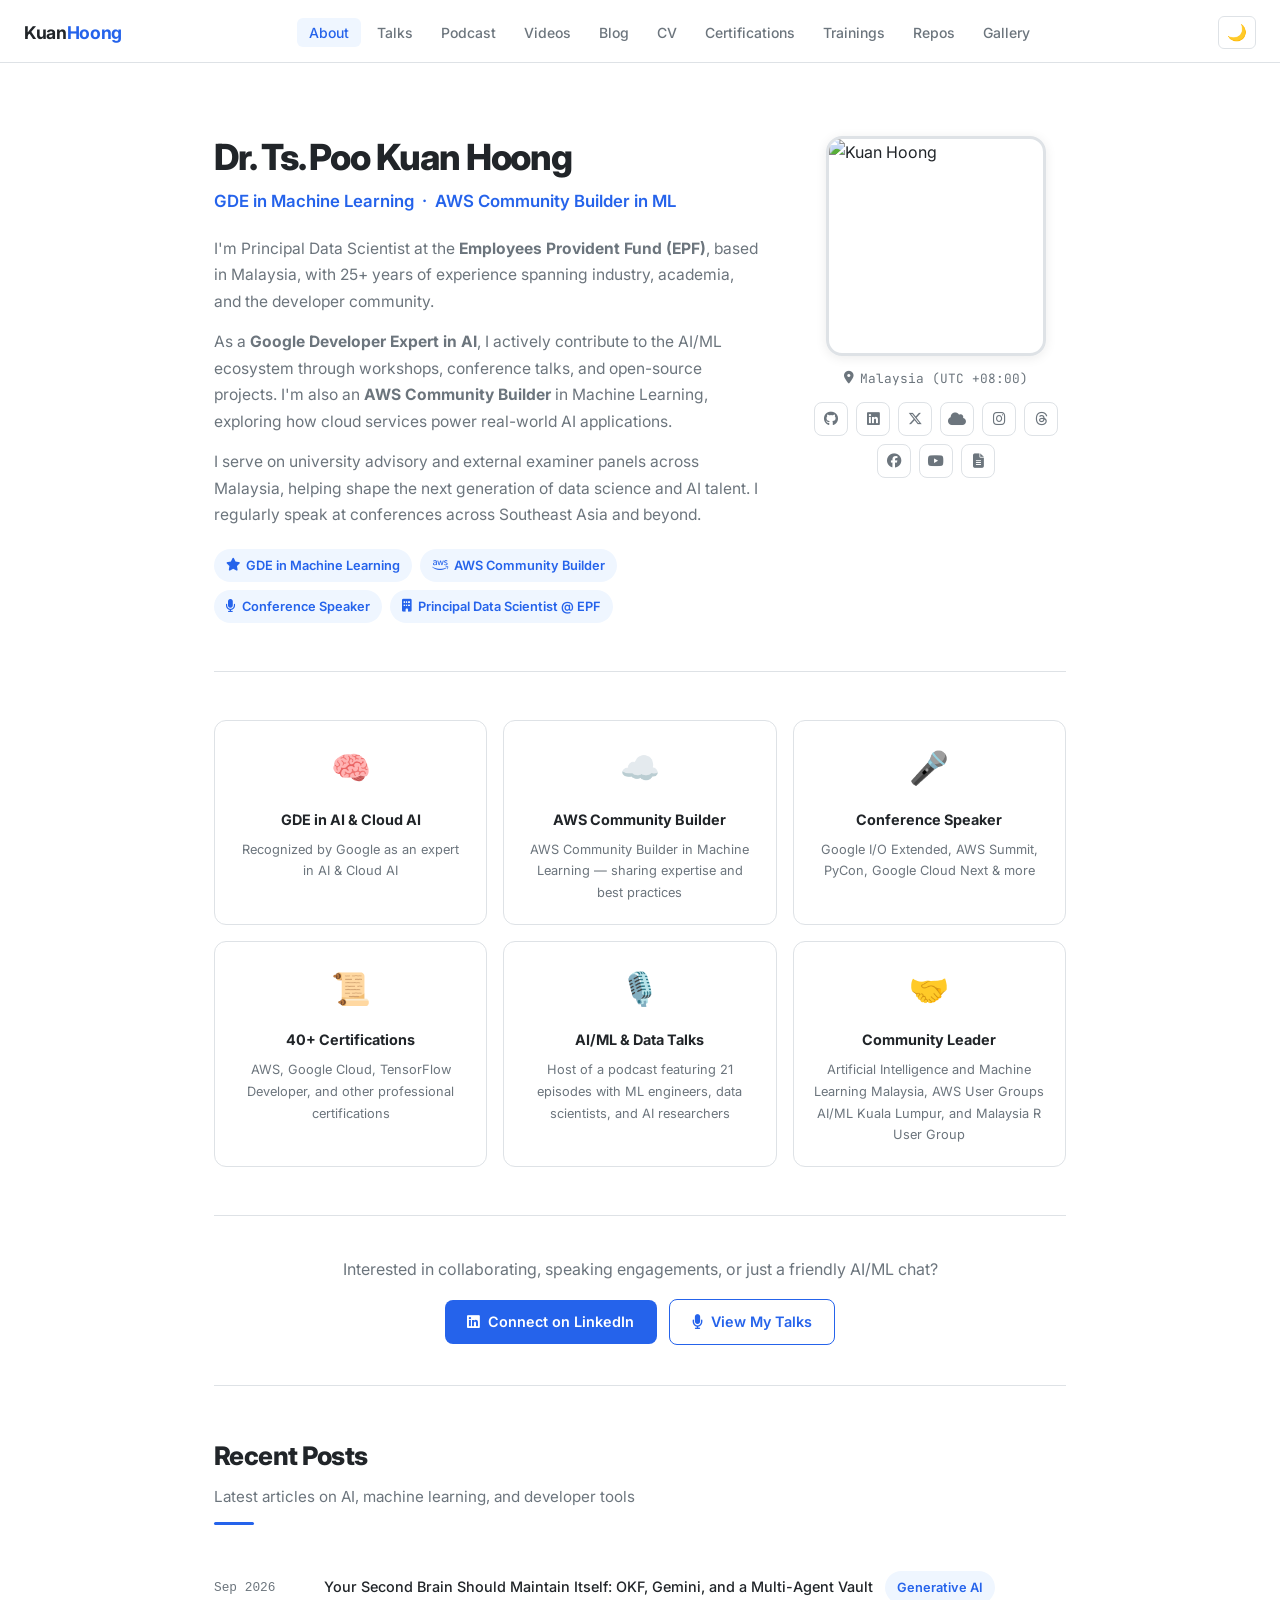
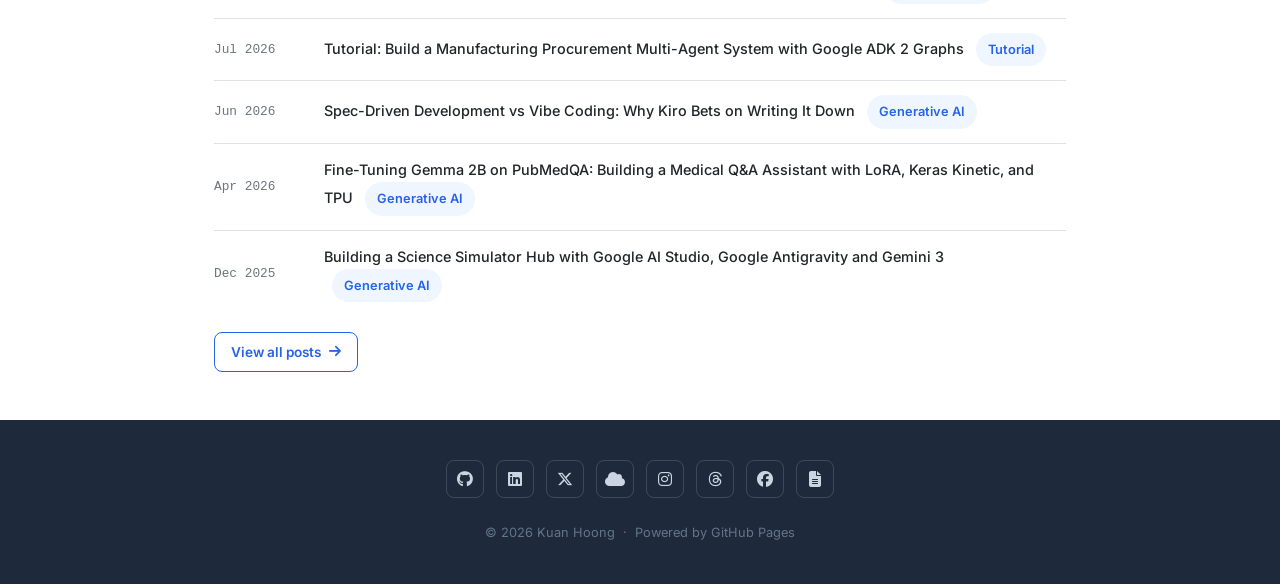
==== commit e3b43600: "Update current role to Principal Data Scientist at EPF Homepage intro, badge and keywords, plus CV h" ====
--- a/index.html
+++ b/index.html
@@ -5,7 +5,7 @@
   <meta name="viewport" content="width=device-width, initial-scale=1.0" />
   <title>Kuan Hoong — GDE in AI · AWS Community Builder</title>
   <meta name="description" content="Kuan Hoong — Google Developer Expert in AI, AWS Community Builder in Machine Learning. Based in Malaysia." />
-  <meta name="keywords" content="Kuan Hoong, GDE, AI, Machine Learning, AWS Community Builder, Roche, Malaysia" />
+  <meta name="keywords" content="Kuan Hoong, GDE, AI, Machine Learning, AWS Community Builder, EPF, Malaysia" />
   <meta name="author" content="Kuan Hoong" />
   <meta property="og:title" content="Kuan Hoong" />
   <meta property="og:description" content="GDE in AI · AWS Community Builder in ML" />
@@ -77,7 +77,7 @@
             <h1>Dr. Ts. Poo Kuan Hoong</h1>
             <div class="hero-subtitle">GDE in Machine Learning &nbsp;·&nbsp; AWS Community Builder in ML</div>
             <p>
-              I'm Section Lead for Data Analytics &amp; Data Engineering at <strong>Roche</strong>, based in Malaysia,
+              I'm Principal Data Scientist at the <strong>Employees Provident Fund (EPF)</strong>, based in Malaysia,
               with 25+ years of experience spanning industry, academia, and the developer community.
             </p>
             <p>
@@ -93,7 +93,7 @@
               <span class="badge"><i class="fa-solid fa-star"></i> GDE in Machine Learning</span>
               <span class="badge"><i class="fa-brands fa-aws"></i> AWS Community Builder</span>
               <span class="badge"><i class="fa-solid fa-microphone"></i> Conference Speaker</span>
-              <span class="badge"><i class="fa-solid fa-building"></i> Section Lead @ Roche</span>
+              <span class="badge"><i class="fa-solid fa-building"></i> Principal Data Scientist @ EPF</span>
             </div>
           </div>
           <div class="hero-image-col">
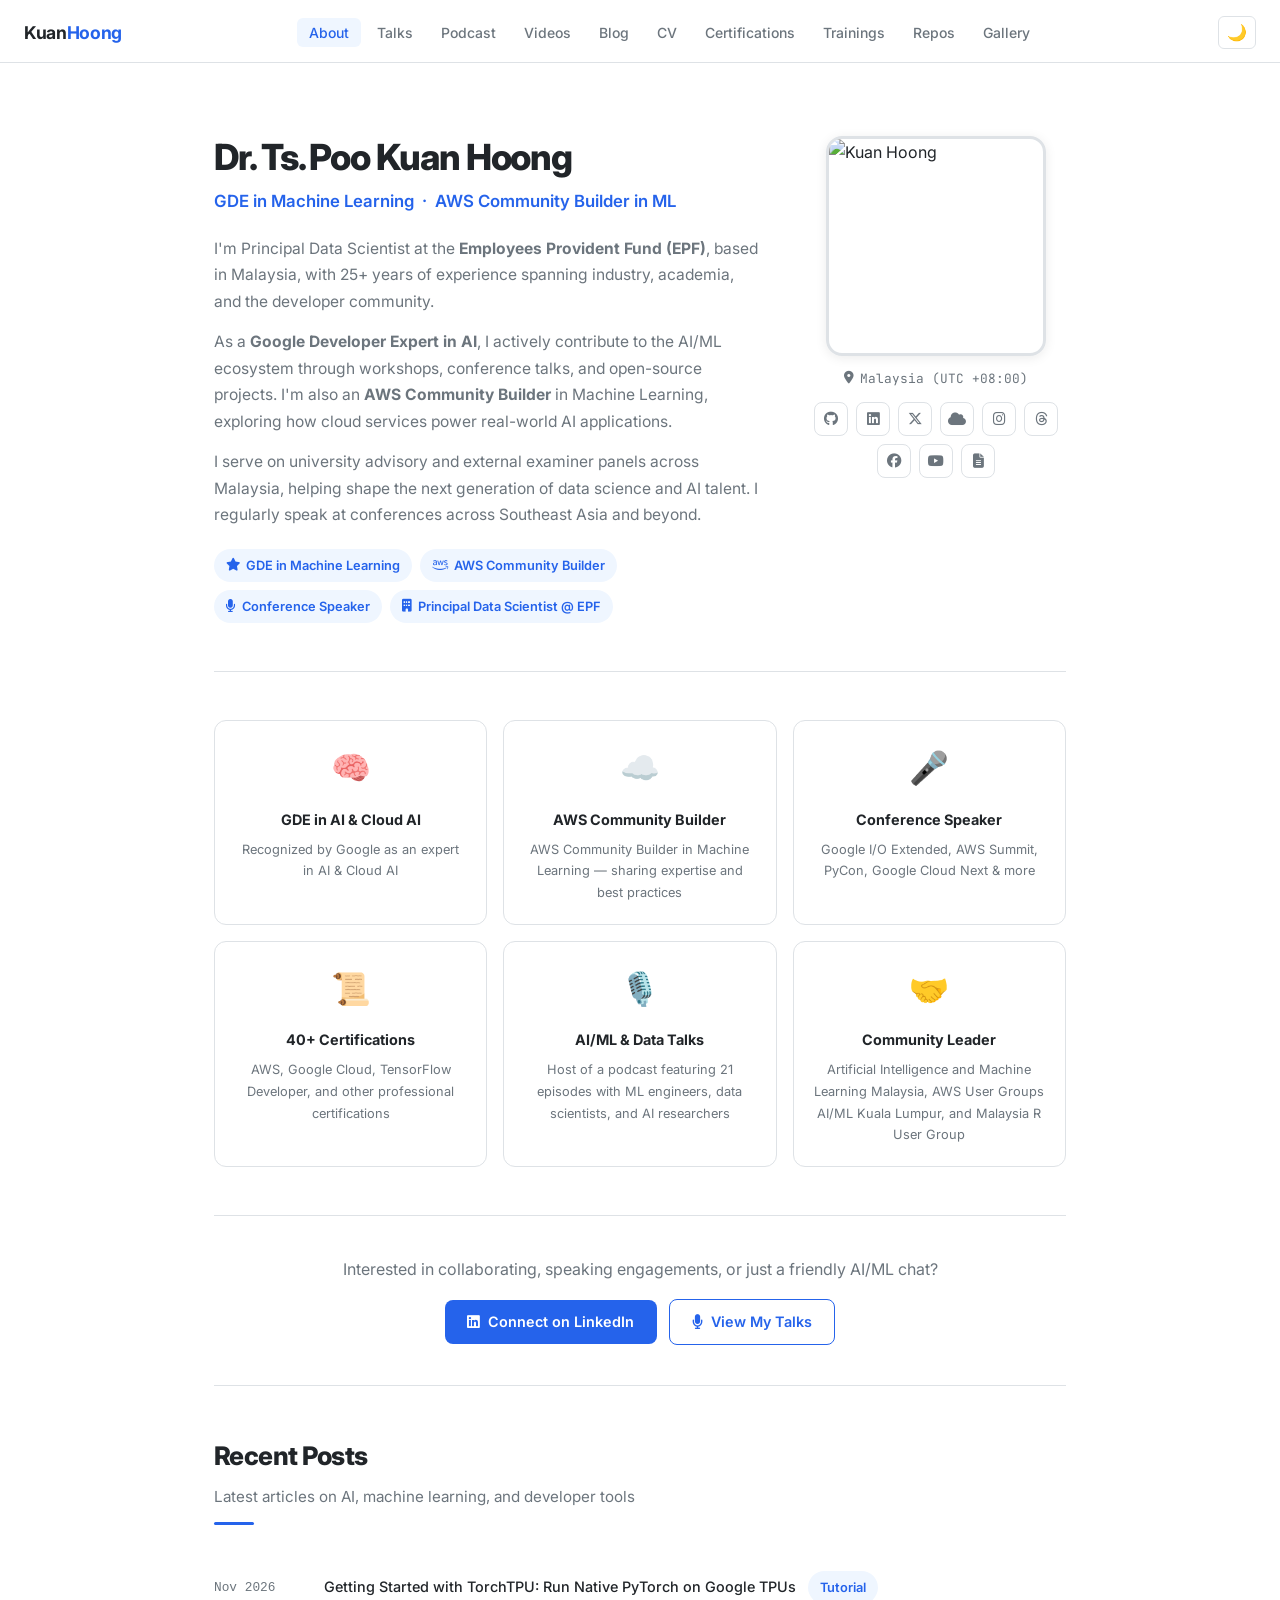
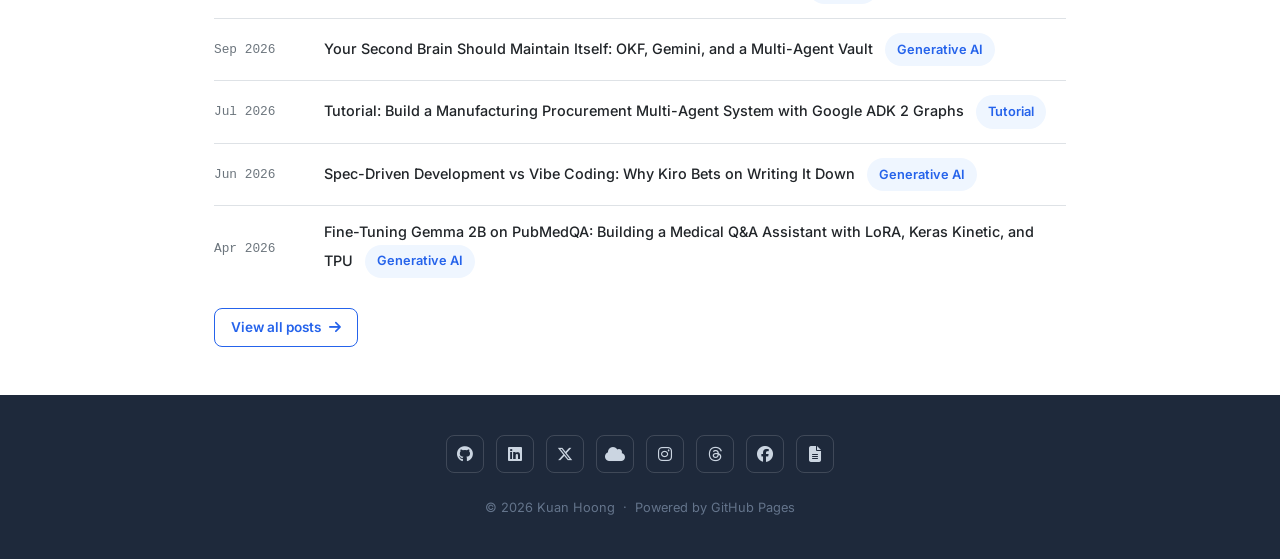
==== commit de493227: "Sync new blog post from kuanhoong.com - Blog: Getting Started with TorchTPU: Run Native PyTorch on G" ====
--- a/index.html
+++ b/index.html
@@ -192,6 +192,13 @@
         <table class="posts-table">
           <tbody>
             <tr>
+              <td class="post-date">Nov 2026</td>
+              <td class="post-title">
+                <a href="https://medium.com/@kuanhoong/getting-started-with-torchtpu-run-native-pytorch-on-google-tpus-63bd823bdb8f" target="_blank" rel="noopener">Getting Started with TorchTPU: Run Native PyTorch on Google TPUs</a>
+                <span class="badge post-tag">Tutorial</span>
+              </td>
+            </tr>
+            <tr>
               <td class="post-date">Sep 2026</td>
               <td class="post-title">
                 <a href="https://medium.com/@kuanhoong/your-second-brain-should-maintain-itself-okf-gemini-and-a-multi-agent-vault-bec5563afaf1" target="_blank" rel="noopener">Your Second Brain Should Maintain Itself: OKF, Gemini, and a Multi-Agent Vault</a>
@@ -216,13 +223,6 @@
               <td class="post-date">Apr 2026</td>
               <td class="post-title">
                 <a href="https://kuanhoong.medium.com/fine-tuning-gemma-2b-on-pubmedqa-building-a-medical-q-a-assistant-with-lora-keras-kinetic-and-0e6eaf566834" target="_blank" rel="noopener">Fine-Tuning Gemma 2B on PubMedQA: Building a Medical Q&amp;A Assistant with LoRA, Keras Kinetic, and TPU</a>
-                <span class="badge post-tag">Generative AI</span>
-              </td>
-            </tr>
-            <tr>
-              <td class="post-date">Dec 2025</td>
-              <td class="post-title">
-                <a href="https://kuanhoong.medium.com/building-a-science-simulator-hub-with-google-ai-studio-google-antigravity-and-gemini-3-4e5a3b43b7eb" target="_blank" rel="noopener">Building a Science Simulator Hub with Google AI Studio, Google Antigravity and Gemini 3</a>
                 <span class="badge post-tag">Generative AI</span>
               </td>
             </tr>
